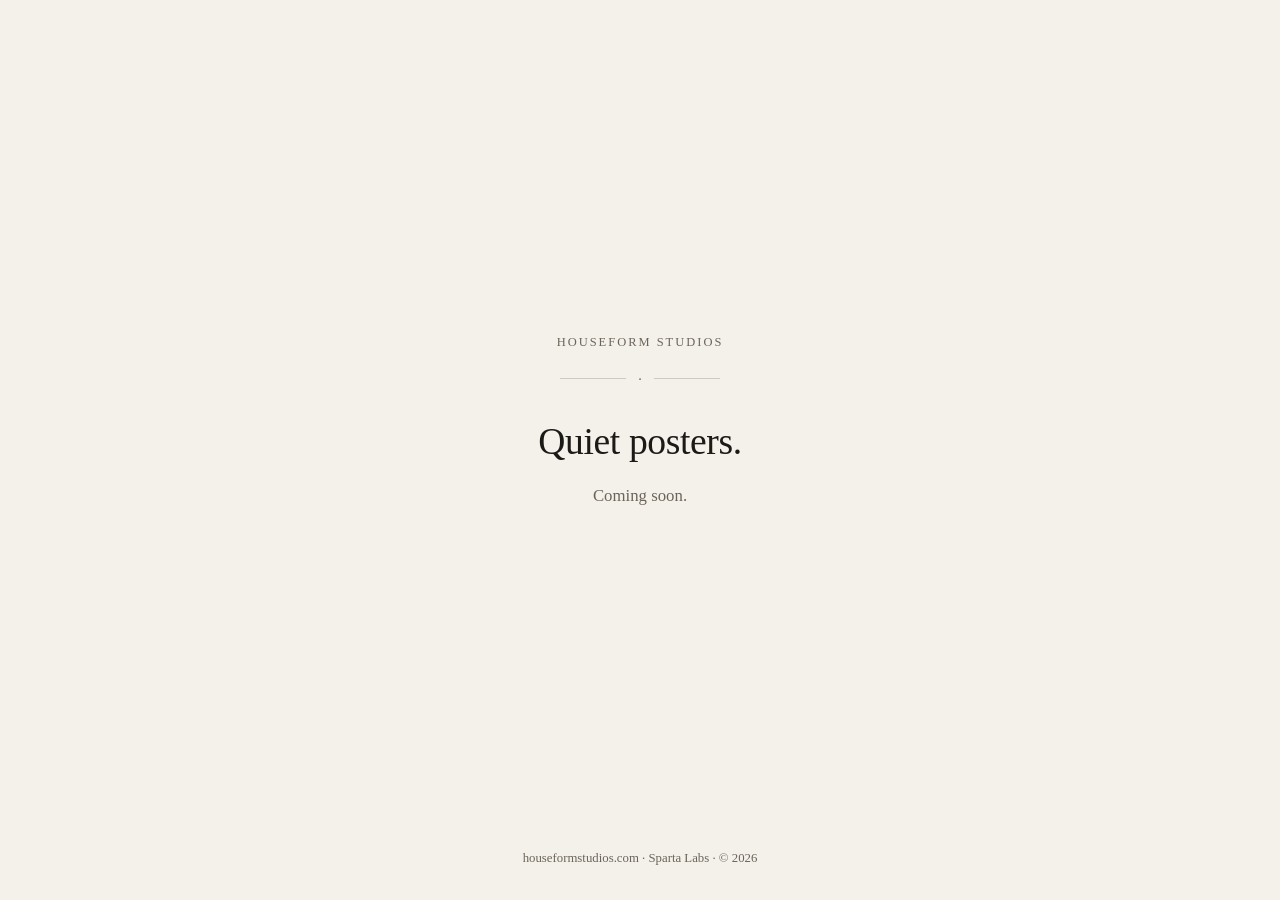
==== index.html @ c505ca32 "Add Houseform Studios holding page" ====
<!DOCTYPE html>
<html lang="en">
<head>
  <meta charset="utf-8" />
  <meta name="viewport" content="width=device-width, initial-scale=1" />
  <title>Houseform Studios</title>
  <meta name="description" content="Houseform Studios — quiet posters. Coming soon." />
  <meta name="robots" content="index,follow" />
  <link rel="stylesheet" href="styles.css" />
</head>
<body>
  <main class="wrap">
    <p class="eyebrow">Houseform Studios</p>
    <div class="rule" aria-hidden="true"><span class="dot">·</span></div>
    <h1>Quiet posters.</h1>
    <p class="lede">Coming soon.</p>
  </main>
  <footer>
    <p>houseformstudios.com · Sparta Labs · © 2026</p>
  </footer>
</body>
</html>
---- styles.css ----
:root {
  --bg: #f4f1ea;
  --ink: #1c1a17;
  --muted: #6b645a;
  --line: rgba(28, 26, 23, 0.18);
  --max: 28rem;
}
* { box-sizing: border-box; }
html, body { height: 100%; }
body {
  margin: 0;
  min-height: 100%;
  display: flex;
  flex-direction: column;
  font-family: "Iowan Old Style", "Palatino Linotype", Palatino, Georgia, serif;
  background: var(--bg);
  color: var(--ink);
  line-height: 1.5;
}
.wrap {
  width: min(100% - 2.5rem, var(--max));
  margin: auto;
  padding: 4rem 0 3rem;
  text-align: center;
}
.eyebrow {
  margin: 0 0 1.25rem;
  letter-spacing: 0.16em;
  text-transform: uppercase;
  font-size: 0.78rem;
  color: var(--muted);
}
.rule {
  display: flex;
  align-items: center;
  gap: 0.75rem;
  color: var(--muted);
  margin: 0 auto 1.75rem;
  max-width: 10rem;
}
.rule::before, .rule::after {
  content: "";
  flex: 1;
  height: 1px;
  background: var(--line);
}
.dot { font-size: 0.9rem; line-height: 1; }
h1 {
  margin: 0 0 0.75rem;
  font-weight: 400;
  font-size: clamp(1.75rem, 5vw, 2.35rem);
  letter-spacing: -0.01em;
}
.lede {
  margin: 0;
  color: var(--muted);
  font-size: 1.05rem;
}
footer {
  padding: 1.5rem 1rem 2rem;
  text-align: center;
  color: var(--muted);
  font-size: 0.8rem;
}
footer p { margin: 0; }
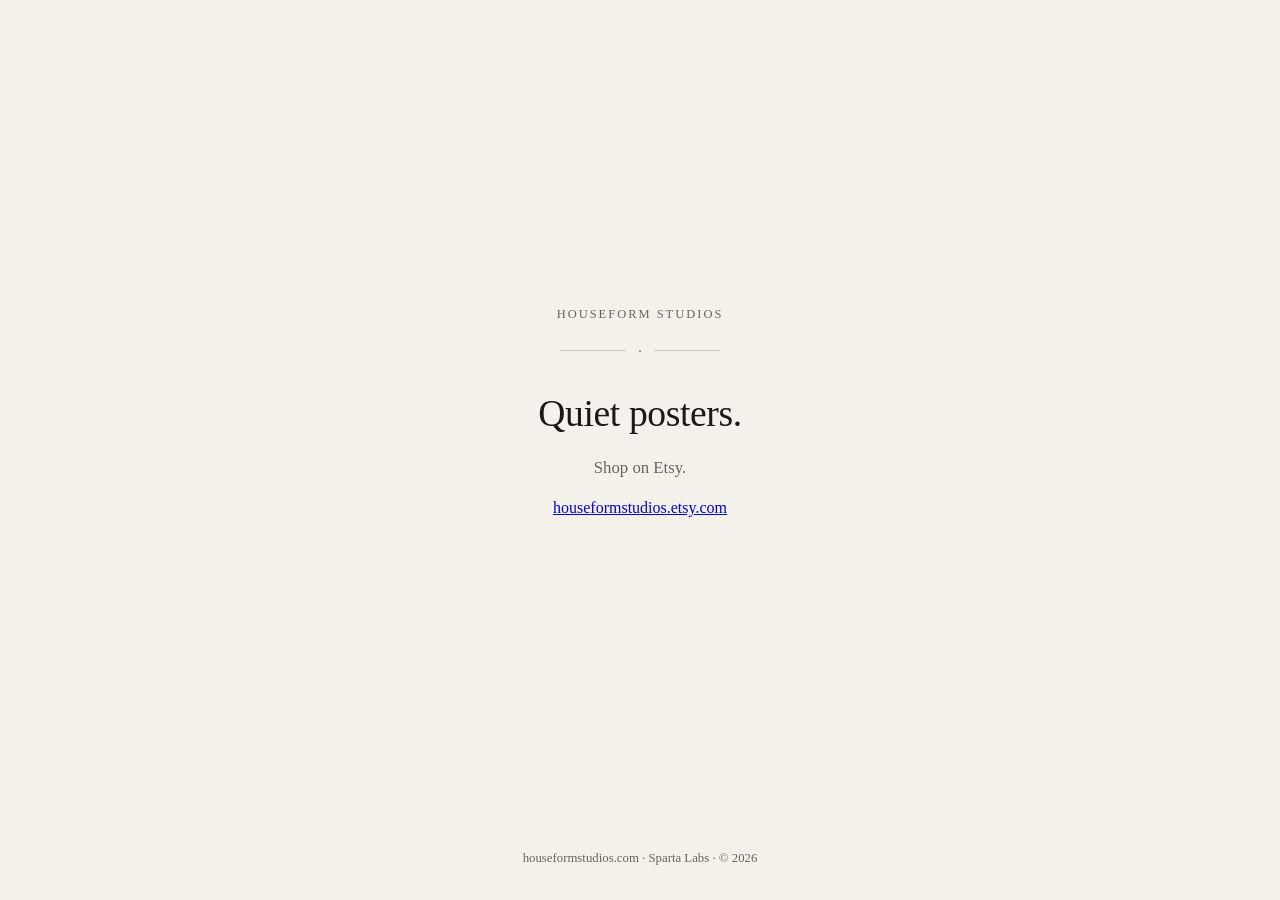
==== commit 44c626db: "Minimal park: point to Etsy shop" ====
--- a/index.html
+++ b/index.html
@@ -4,7 +4,7 @@
   <meta charset="utf-8" />
   <meta name="viewport" content="width=device-width, initial-scale=1" />
   <title>Houseform Studios</title>
-  <meta name="description" content="Houseform Studios — quiet posters. Coming soon." />
+  <meta name="description" content="Houseform Studios — quiet posters on Etsy." />
   <meta name="robots" content="index,follow" />
   <link rel="stylesheet" href="styles.css" />
 </head>
@@ -13,7 +13,8 @@
     <p class="eyebrow">Houseform Studios</p>
     <div class="rule" aria-hidden="true"><span class="dot">·</span></div>
     <h1>Quiet posters.</h1>
-    <p class="lede">Coming soon.</p>
+    <p class="lede">Shop on Etsy.</p>
+    <p class="cta"><a href="https://houseformstudios.etsy.com" rel="noopener">houseformstudios.etsy.com</a></p>
   </main>
   <footer>
     <p>houseformstudios.com · Sparta Labs · © 2026</p>
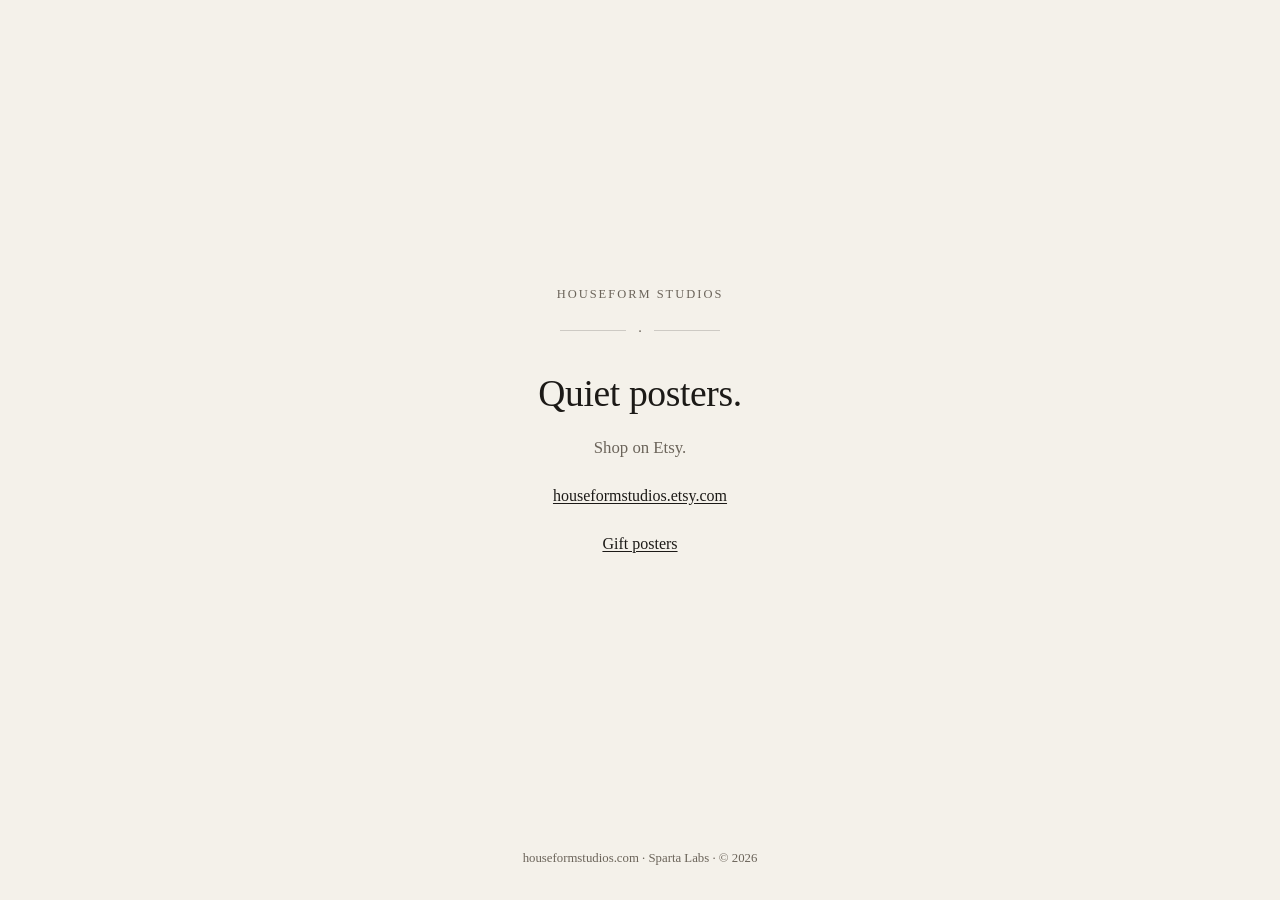
==== commit 2001e7f4: "Add a gift hub page listing all 11 live Etsy posters. The page lives at /gifts/, is listed in the si" ====
--- a/index.html
+++ b/index.html
@@ -15,6 +15,7 @@
     <h1>Quiet posters.</h1>
     <p class="lede">Shop on Etsy.</p>
     <p class="cta"><a href="https://houseformstudios.etsy.com" rel="noopener">houseformstudios.etsy.com</a></p>
+    <p class="cta"><a href="/gifts/">Gift posters</a></p>
   </main>
   <footer>
     <p>houseformstudios.com · Sparta Labs · © 2026</p>
--- a/styles.css
+++ b/styles.css
@@ -63,3 +63,10 @@
   font-size: 0.8rem;
 }
 footer p { margin: 0; }
+.cta { margin: 1.5rem 0 0; }
+.cta a {
+  color: var(--ink);
+  text-decoration: underline;
+  text-underline-offset: 0.15em;
+}
+.cta a:hover { color: var(--muted); }
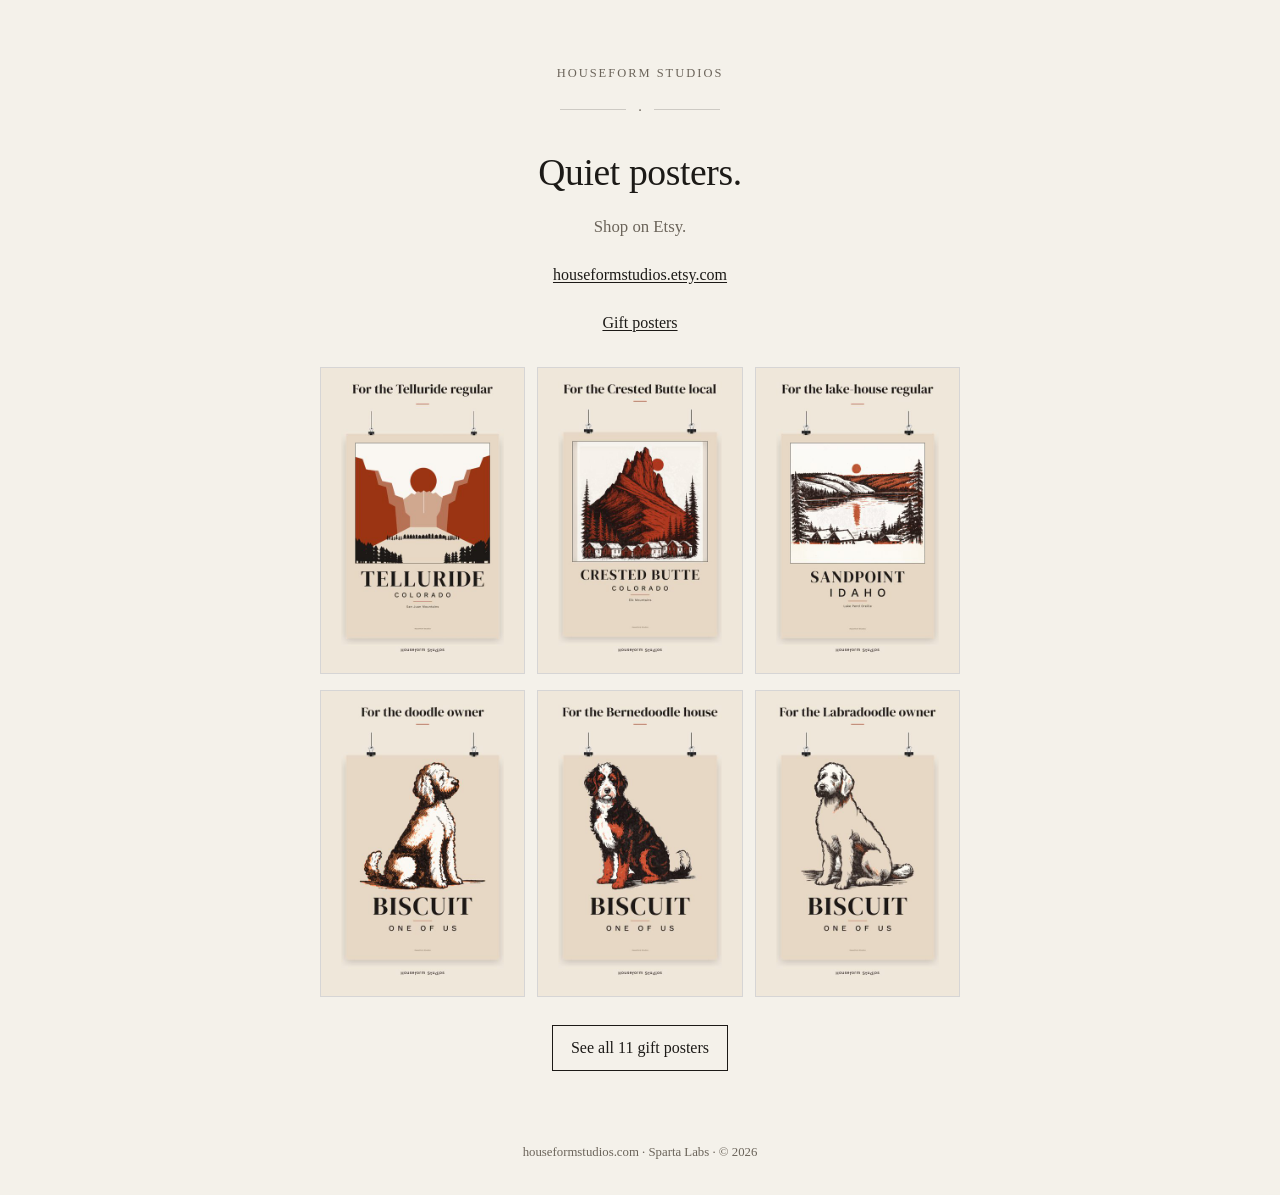
==== commit ba2d1982: "Add 6 gift posters and a See all 11 button on the home page. The home page now shows a mix of existi" ====
--- a/index.html
+++ b/index.html
@@ -9,13 +9,22 @@
   <link rel="stylesheet" href="styles.css" />
 </head>
 <body>
-  <main class="wrap">
+  <main class="wrap wrap-home">
     <p class="eyebrow">Houseform Studios</p>
     <div class="rule" aria-hidden="true"><span class="dot">·</span></div>
     <h1>Quiet posters.</h1>
     <p class="lede">Shop on Etsy.</p>
     <p class="cta"><a href="https://houseformstudios.etsy.com" rel="noopener">houseformstudios.etsy.com</a></p>
     <p class="cta"><a href="/gifts/">Gift posters</a></p>
+    <ul class="home-grid">
+      <li><a href="/gifts/"><img src="gifts/img/telluride-earth.jpg" width="480" height="720" alt="Telluride, Colorado Earth poster by Houseform Studios"></a></li>
+      <li><a href="/gifts/"><img src="gifts/img/crested-butte.jpg" width="480" height="720" alt="Crested Butte, Colorado poster by Houseform Studios"></a></li>
+      <li><a href="/gifts/"><img src="gifts/img/sandpoint.jpg" width="480" height="720" alt="Sandpoint, Idaho poster by Houseform Studios"></a></li>
+      <li><a href="/gifts/"><img src="gifts/img/goldendoodle.jpg" width="480" height="720" alt="Goldendoodle poster by Houseform Studios"></a></li>
+      <li><a href="/gifts/"><img src="gifts/img/bernedoodle.jpg" width="480" height="720" alt="Bernedoodle poster by Houseform Studios"></a></li>
+      <li><a href="/gifts/"><img src="gifts/img/labradoodle.jpg" width="480" height="720" alt="Labradoodle poster by Houseform Studios"></a></li>
+    </ul>
+    <p class="cta-btn"><a href="/gifts/">See all 11 gift posters</a></p>
   </main>
   <footer>
     <p>houseformstudios.com · Sparta Labs · © 2026</p>
--- a/styles.css
+++ b/styles.css
@@ -70,3 +70,32 @@
   text-underline-offset: 0.15em;
 }
 .cta a:hover { color: var(--muted); }
+.wrap-home { width: min(100% - 2.5rem, 40rem); }
+.home-grid {
+  list-style: none;
+  margin: 2rem 0 0;
+  padding: 0;
+  display: grid;
+  grid-template-columns: 1fr 1fr;
+  gap: 1rem 0.75rem;
+}
+@media (min-width: 640px) {
+  .home-grid { grid-template-columns: 1fr 1fr 1fr; }
+}
+.home-grid a { display: block; }
+.home-grid img {
+  width: 100%;
+  height: auto;
+  display: block;
+  border: 1px solid var(--line);
+  background: #fff;
+}
+.cta-btn { margin: 1.75rem 0 0; }
+.cta-btn a {
+  display: inline-block;
+  padding: 0.65rem 1.15rem;
+  border: 1px solid var(--ink);
+  color: var(--ink);
+  text-decoration: none;
+}
+.cta-btn a:hover { color: var(--muted); border-color: var(--muted); }
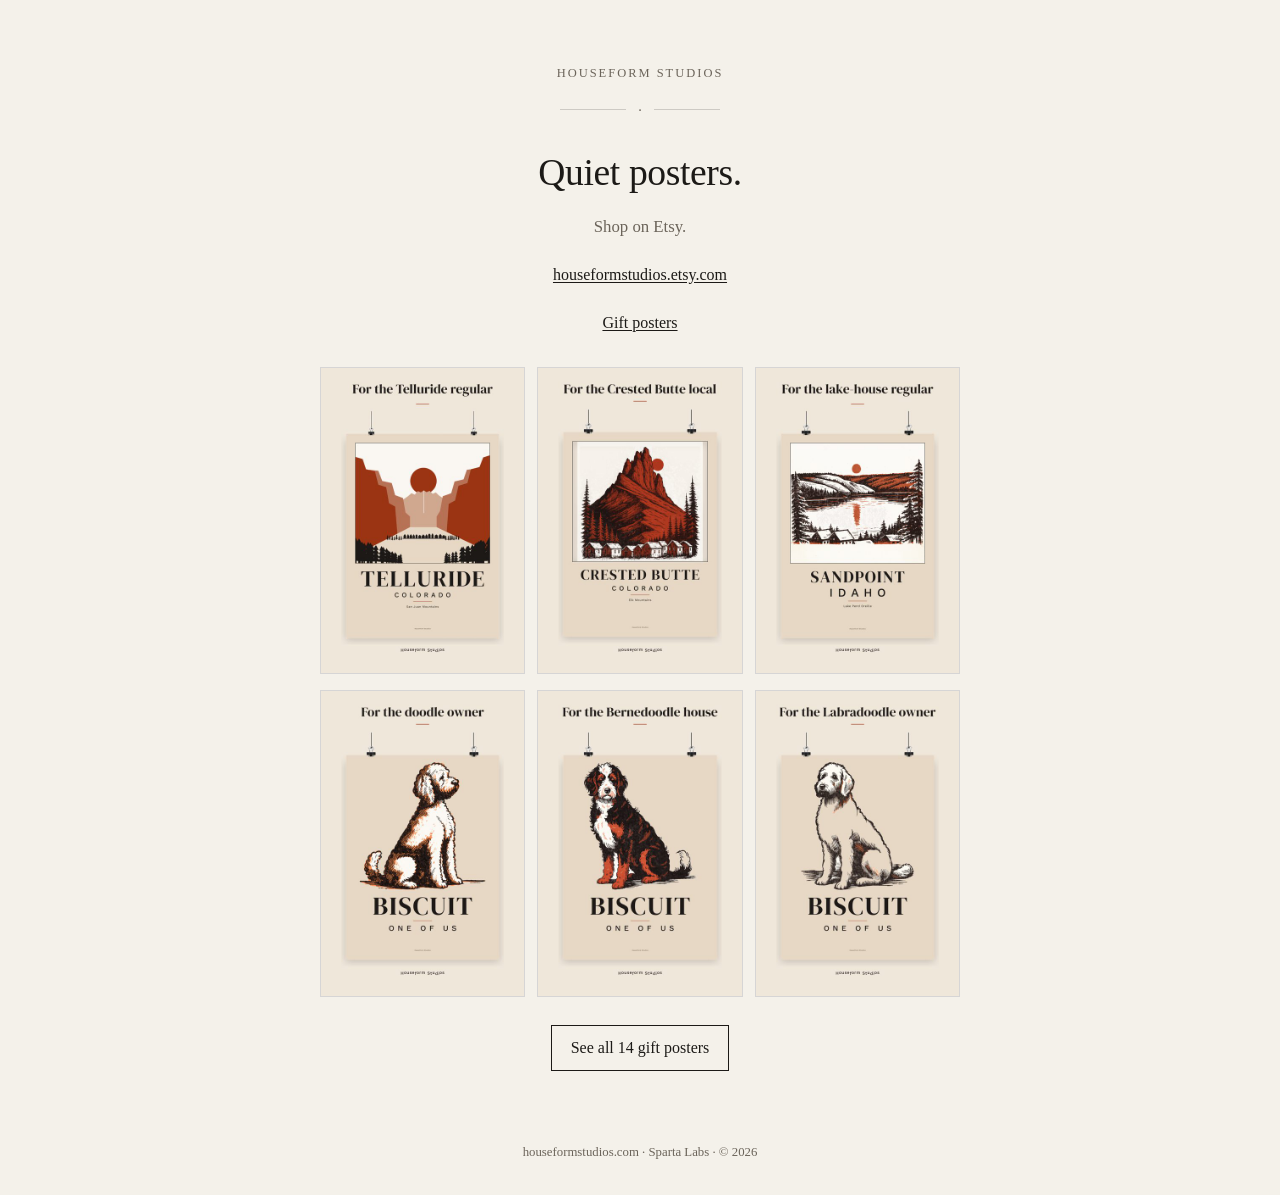
==== commit cd225483: "Add 3 Telluride posters to /gifts/ and update the home page count to 14." ====
--- a/index.html
+++ b/index.html
@@ -3,6 +3,7 @@
 <head>
   <meta charset="utf-8" />
   <meta name="viewport" content="width=device-width, initial-scale=1" />
+  <meta name="p:domain_verify" content="d6f3a7d3aab422c584c57aadb3f111ed"/>
   <title>Houseform Studios</title>
   <meta name="description" content="Houseform Studios — quiet posters on Etsy." />
   <meta name="robots" content="index,follow" />
@@ -24,7 +25,7 @@
       <li><a href="/gifts/"><img src="gifts/img/bernedoodle.jpg" width="480" height="720" alt="Bernedoodle poster by Houseform Studios"></a></li>
       <li><a href="/gifts/"><img src="gifts/img/labradoodle.jpg" width="480" height="720" alt="Labradoodle poster by Houseform Studios"></a></li>
     </ul>
-    <p class="cta-btn"><a href="/gifts/">See all 11 gift posters</a></p>
+    <p class="cta-btn"><a href="/gifts/">See all 14 gift posters</a></p>
   </main>
   <footer>
     <p>houseformstudios.com · Sparta Labs · © 2026</p>
